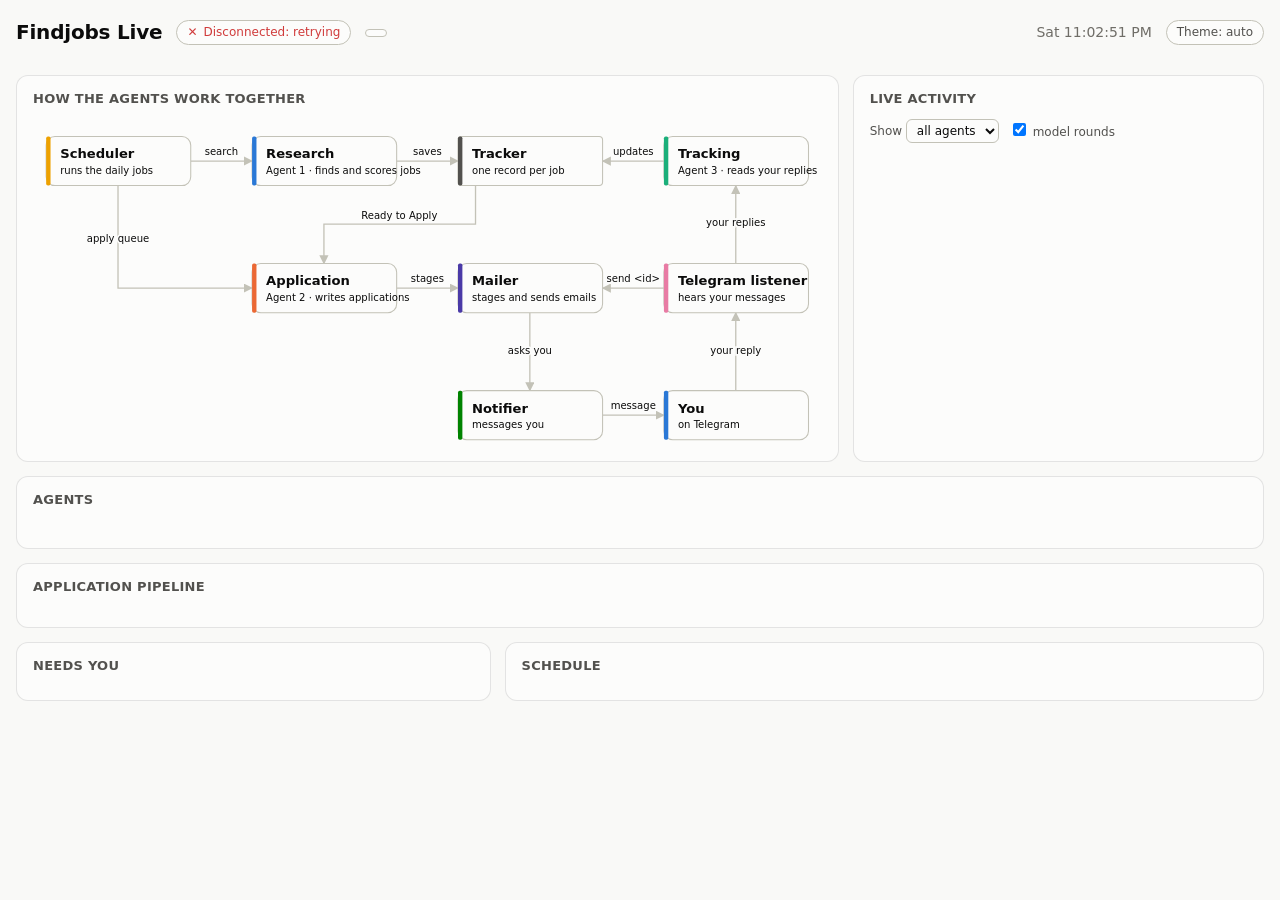
==== dashboard/index.html @ c1d04074 "Add live dashboard page Single self-contained page: KPI tiles, an animated diagram of how the schedu" ====
<!doctype html>
<html lang="en">
<head>
<meta charset="utf-8">
<meta name="viewport" content="width=device-width, initial-scale=1">
<title>Findjobs Live</title>
<style>
  :root {
    color-scheme: light;
    --page: #f9f9f7;
    --surface: #fcfcfb;
    --surface-2: #f3f2ee;
    --ink: #0b0b0b;
    --ink-2: #52514e;
    --ink-3: #6f6d67;
    --line: #e1e0d9;
    --line-strong: #c3c2b7;
    --ring: rgba(11, 11, 11, 0.10);
    --accent: #2a78d6;
    --accent-soft: rgba(42, 120, 214, 0.12);
    /* categorical slots, in the validated order: one per agent lane */
    --c-agent1: #2a78d6;
    --c-agent2: #eb6834;
    --c-agent3: #1baf7a;
    --c-scheduler: #eda100;
    --c-poller: #e87ba4;
    --c-notifier: #008300;
    --c-mailer: #4a3aa7;
    /* status: always paired with an icon and a word */
    --good: #006300;
    --warning: #9a6700;
    --critical: #d03b3b;
  }
  @media (prefers-color-scheme: dark) {
    :root:where(:not([data-theme="light"])) {
      color-scheme: dark;
      --page: #0d0d0d; --surface: #1a1a19; --surface-2: #232321; --ink: #ffffff; --ink-2: #c3c2b7;
      --ink-3: #a3a198; --line: #2c2c2a; --line-strong: #383835; --ring: rgba(255, 255, 255, 0.10);
      --accent: #3987e5; --accent-soft: rgba(57, 135, 229, 0.18);
      --c-agent1: #3987e5; --c-agent2: #d95926; --c-agent3: #199e70; --c-scheduler: #c98500;
      --c-poller: #d55181; --c-notifier: #008300; --c-mailer: #9085e9;
      --good: #0ca30c; --warning: #fab219; --critical: #e66767;
    }
  }
  :root[data-theme="dark"] {
    color-scheme: dark;
    --page: #0d0d0d; --surface: #1a1a19; --surface-2: #232321; --ink: #ffffff; --ink-2: #c3c2b7;
    --ink-3: #a3a198; --line: #2c2c2a; --line-strong: #383835; --ring: rgba(255, 255, 255, 0.10);
    --accent: #3987e5; --accent-soft: rgba(57, 135, 229, 0.18);
    --c-agent1: #3987e5; --c-agent2: #d95926; --c-agent3: #199e70; --c-scheduler: #c98500;
    --c-poller: #d55181; --c-notifier: #008300; --c-mailer: #9085e9;
    --good: #0ca30c; --warning: #fab219; --critical: #e66767;
  }

  [hidden] { display: none !important; }
  * { box-sizing: border-box; }
  html, body { margin: 0; }
  body {
    background: var(--page); color: var(--ink);
    font: 14px/1.45 system-ui, -apple-system, "Segoe UI", sans-serif;
    padding: 0 16px 48px;
  }
  .wrap { max-width: 1280px; margin: 0 auto; }

  header { display: flex; flex-wrap: wrap; align-items: center; gap: 10px 14px; padding: 18px 0 14px; }
  h1 { font-size: 20px; margin: 0; letter-spacing: -0.01em; }
  h2 { font-size: 13px; margin: 0 0 10px; color: var(--ink-2); font-weight: 600; letter-spacing: 0.02em; text-transform: uppercase; }
  .spacer { flex: 1; }
  .chip { display: inline-flex; align-items: center; gap: 6px; padding: 3px 10px; border-radius: 999px;
          border: 1px solid var(--line-strong); background: var(--surface); font-size: 12px; color: var(--ink-2); white-space: nowrap; }
  .chip.good { color: var(--good); } .chip.warning { color: var(--warning); } .chip.critical { color: var(--critical); }
  button.chip { cursor: pointer; font: inherit; font-size: 12px; }
  button.chip:hover { background: var(--surface-2); }
  button:focus-visible, select:focus-visible, input:focus-visible { outline: 2px solid var(--accent); outline-offset: 2px; }
  .banner { background: var(--accent-soft); border: 1px solid var(--accent); border-radius: 8px; padding: 8px 12px; margin-bottom: 12px; }

  .panel { min-width: 0; background: var(--surface); border: 1px solid var(--ring); border-radius: 12px; padding: 14px 16px; }
  .grid { display: grid; gap: 14px; }
  .kpis { grid-template-columns: repeat(auto-fit, minmax(150px, 1fr)); margin-bottom: 14px; }
  .kpi .label { color: var(--ink-2); font-size: 12px; }
  .kpi .value { font-size: 30px; font-weight: 650; letter-spacing: -0.02em; line-height: 1.15; }
  .kpi .note { color: var(--ink-3); font-size: 12px; min-height: 17px; }
  .kpi.attn { border-color: var(--accent); background: linear-gradient(var(--accent-soft), var(--accent-soft)), var(--surface); }
  .main { grid-template-columns: minmax(0, 2fr) minmax(0, 1fr); margin-bottom: 14px; }
  @media (max-width: 980px) { .main { grid-template-columns: minmax(0, 1fr); } }

  /* flow diagram */
  .flowwrap { overflow-x: auto; }
  #flow { width: 100%; min-width: 680px; height: auto; display: block; }
  #flow text { font-family: inherit; fill: var(--ink); }
  .node rect.box { fill: var(--surface); stroke: var(--line-strong); stroke-width: 1.2; }
  .node .name { font-size: 15px; font-weight: 650; }
  .node .sub { font-size: 11.5px; fill: var(--ink-3); }
  .node .stripe { stroke: none; }
  .node .halo { fill: none; stroke-width: 2.5; opacity: 0; }
  .node.working .box { stroke-width: 2; }
  .node.working .halo { animation: halo 1.4s ease-in-out infinite; }
  .node.error .box { stroke: var(--critical); stroke-width: 2; }
  .node.flash .box { stroke: var(--accent); stroke-width: 2; }
  .node.offline { opacity: 0.55; }
  .edge { fill: none; stroke: var(--line-strong); stroke-width: 1.5; }
  .edge.pulse { stroke: var(--accent); stroke-width: 2.4; stroke-dasharray: 6 6; animation: march 0.7s linear infinite; }
  .edge-label { font-size: 11.5px; fill: var(--ink-3); paint-order: stroke; stroke: var(--surface); stroke-width: 4px; }
  @keyframes halo { 0%, 100% { opacity: 0.15; } 50% { opacity: 0.9; } }
  @keyframes march { to { stroke-dashoffset: -12; } }

  /* activity feed */
  .feed-tools { display: flex; gap: 10px; align-items: center; margin-bottom: 8px; flex-wrap: wrap; font-size: 12px; color: var(--ink-2); }
  select { font: inherit; font-size: 12px; background: var(--surface); color: var(--ink); border: 1px solid var(--line-strong); border-radius: 6px; padding: 3px 6px; }
  #feed { list-style: none; margin: 0; padding: 0; max-height: 470px; overflow-y: auto; }
  #feed li { display: grid; grid-template-columns: 56px minmax(0, 1fr); gap: 8px; padding: 6px 2px; border-top: 1px solid var(--line); }
  #feed li:first-child { border-top: 0; }
  #feed li.fresh { animation: fresh 1.6s ease-out; }
  @keyframes fresh { from { background: var(--accent-soft); } to { background: transparent; } }
  .when { color: var(--ink-3); font-size: 12px; font-variant-numeric: tabular-nums; padding-top: 1px; }
  .who { display: inline-flex; align-items: center; gap: 6px; font-weight: 600; font-size: 12px; margin-right: 6px; }
  .sw { width: 9px; height: 9px; border-radius: 3px; flex: none; }
  .what { color: var(--ink-2); overflow-wrap: anywhere; }
  .what .glyph { display: inline-block; width: 1.2em; text-align: center; color: var(--ink-3); }
  .what.err { color: var(--critical); }
  .empty { color: var(--ink-3); padding: 8px 2px; }

  /* agent cards */
  .agents { grid-template-columns: repeat(auto-fill, minmax(230px, 1fr)); margin-bottom: 14px; }
  .agent { display: flex; flex-direction: column; gap: 4px; border-left-width: 4px; border-left-style: solid; }
  .agent .top { display: flex; align-items: center; justify-content: space-between; gap: 8px; }
  .agent .title { font-weight: 650; }
  .agent .role { color: var(--ink-3); font-size: 12px; }
  .agent .cur { color: var(--ink-2); font-size: 12.5px; min-height: 36px; overflow-wrap: anywhere; }
  .agent .foot { color: var(--ink-3); font-size: 12px; display: flex; justify-content: space-between; }
  .state { display: inline-flex; align-items: center; gap: 5px; font-size: 12px; font-weight: 600; color: var(--ink-2); }
  .state.error { color: var(--critical); } .state.on { color: var(--good); } .state.off { color: var(--warning); }
  .dot { width: 8px; height: 8px; border-radius: 50%; background: var(--ink-3); flex: none; }
  .state.working .dot { animation: halo 1.2s ease-in-out infinite; }

  /* pipeline board */
  .board { display: grid; grid-auto-flow: column; grid-auto-columns: minmax(190px, 1fr); gap: 10px; overflow-x: auto; padding-bottom: 6px; }
  .col { background: var(--surface-2); border-radius: 10px; padding: 8px; min-height: 90px; }
  .col.attn { outline: 2px solid var(--accent); }
  .col h3 { font-size: 12px; margin: 2px 4px 8px; display: flex; justify-content: space-between; color: var(--ink-2); font-weight: 650; }
  .col h3 b { color: var(--ink); font-variant-numeric: tabular-nums; }
  .card { background: var(--surface); border: 1px solid var(--ring); border-radius: 8px; padding: 7px 9px; margin-bottom: 6px; }
  .card.pop { animation: fresh 2.2s ease-out; }
  .card .co { font-weight: 650; font-size: 13px; overflow-wrap: anywhere; }
  .card .ro { color: var(--ink-2); font-size: 12px; overflow-wrap: anywhere; }
  .card .meta { display: flex; justify-content: space-between; gap: 6px; color: var(--ink-3); font-size: 11.5px; margin-top: 3px; }
  .more { color: var(--ink-3); font-size: 12px; padding: 2px 4px; }
  .tag { font-size: 11px; color: var(--warning); }

  .two { grid-template-columns: 1fr 1.6fr; }
  @media (max-width: 980px) { .two { grid-template-columns: minmax(0, 1fr); } }
  ul.need { list-style: none; margin: 0; padding: 0; }
  ul.need li { padding: 7px 0; border-top: 1px solid var(--line); }
  ul.need li:first-child { border-top: 0; }
  ul.need .id { font-variant-numeric: tabular-nums; color: var(--ink-3); font-size: 12px; }
  table { width: 100%; border-collapse: collapse; font-size: 13px; }
  th { text-align: left; font-weight: 600; color: var(--ink-2); font-size: 12px; padding: 4px 8px 6px 0; }
  td { padding: 6px 8px 6px 0; border-top: 1px solid var(--line); vertical-align: top; }
  td.num { font-variant-numeric: tabular-nums; white-space: nowrap; }
  .muted { color: var(--ink-3); }
  @media (prefers-reduced-motion: reduce) { * { animation: none !important; } }
</style>
</head>
<body>
<div class="wrap">
  <header>
    <h1>Findjobs Live</h1>
    <span class="chip" id="conn"><span aria-hidden="true">○</span> Connecting</span>
    <span class="chip" id="mode"></span>
    <span class="chip" id="paused" hidden><span aria-hidden="true">▲</span> Paused: search, apply and follow-ups are off</span>
    <span class="spacer"></span>
    <span class="muted" id="clock"></span>
    <button class="chip" id="theme" type="button" aria-label="Change colour theme">Theme: auto</button>
  </header>
  <div class="banner" id="demo" hidden>Demo data: the companies and events below are made up and replay in a loop. Your real tracker isn't shown.</div>

  <section class="grid kpis" id="kpis" aria-label="Summary"></section>

  <section class="grid main">
    <div class="panel">
      <h2>How the agents work together</h2>
      <div class="flowwrap"><svg id="flow" viewBox="0 0 900 375" role="img" aria-label="Diagram of how the scheduler, agents, tracker, mailer and Telegram connect"></svg></div>
    </div>
    <div class="panel">
      <h2>Live activity</h2>
      <div class="feed-tools">
        <label>Show <select id="feedAgent" aria-label="Filter activity by agent"></select></label>
        <label><input type="checkbox" id="feedLlm" checked> model rounds</label>
      </div>
      <ul id="feed" role="log" aria-live="off"></ul>
    </div>
  </section>

  <section class="panel" style="margin-bottom:14px">
    <h2>Agents</h2>
    <div class="grid agents" id="agents"></div>
  </section>

  <section class="panel" style="margin-bottom:14px">
    <h2>Application pipeline</h2>
    <div class="board" id="board"></div>
  </section>

  <section class="grid two">
    <div class="panel"><h2>Needs you</h2><ul class="need" id="needs"></ul></div>
    <div class="panel"><h2>Schedule</h2><div id="jobs"></div></div>
  </section>
</div>

<script>
"use strict";
const AGENT_COLORS = {
  agent1: "var(--c-agent1)", agent2: "var(--c-agent2)", agent3: "var(--c-agent3)",
  scheduler: "var(--c-scheduler)", poller: "var(--c-poller)", notifier: "var(--c-notifier)", mailer: "var(--c-mailer)",
};
const AGENT_ORDER = ["scheduler", "agent1", "agent2", "agent3", "poller", "notifier", "mailer"];
const STAGES = ["Discovered", "Awaiting Approval", "Ready to Apply", "Application Started", "Applied",
                "Recruiter Replied", "Assessment", "Interview Invited", "Interview Completed", "Offer"];
const CLOSED = ["Rejected", "Withdrawn", "Closed", "Skipped", "No Response"];
const NEEDS_ATTENTION = new Set(["Awaiting Approval"]);
const GLYPH = { run_start: "▶", run_end: "■", llm: "…", tool: "⚙", tool_result: "✓", error: "✕",
                job_start: "▶", job_end: "■", message_in: "←", message_out: "→", notification: "✉", email: "✉", info: "•" };
const SVG = "http://www.w3.org/2000/svg";

// ---------- tiny DOM helper: everything from the tracker is untrusted text, so never innerHTML
function el(tag, attrs, ...kids) {
  const node = document.createElement(tag);
  for (const [k, v] of Object.entries(attrs || {})) {
    if (v === false || v == null) continue;
    if (k === "class") node.className = v; else if (k === "style") node.style.cssText = v; else node.setAttribute(k, v === true ? "" : v);
  }
  for (const kid of kids.flat()) if (kid != null) node.append(kid.nodeType ? kid : document.createTextNode(String(kid)));
  return node;
}
function svg(tag, attrs, ...kids) {
  const node = document.createElementNS(SVG, tag);
  for (const [k, v] of Object.entries(attrs || {})) node.setAttribute(k, v);
  for (const kid of kids.flat()) if (kid != null) node.append(kid.nodeType ? kid : document.createTextNode(String(kid)));
  return node;
}
const $ = (id) => document.getElementById(id);

// ---------- time
let tz;
let clockOffsetMs = 0; // server time minus browser time
const now = () => Date.now() + clockOffsetMs;
function ago(iso) {
  if (!iso) return "never";
  const s = Math.max(0, Math.round((now() - Date.parse(iso)) / 1000));
  if (s < 4) return "just now";
  if (s < 60) return s + "s ago";
  if (s < 3600) return Math.floor(s / 60) + "m ago";
  if (s < 86400) return Math.floor(s / 3600) + "h ago";
  return Math.floor(s / 86400) + "d ago";
}
function until(iso) {
  if (!iso) return "-";
  const s = Math.round((Date.parse(iso) - now()) / 1000);
  if (s <= 30) return "due now";
  if (s < 3600) return "in " + Math.round(s / 60) + " min";
  if (s < 86400) return "in " + Math.floor(s / 3600) + "h " + Math.round((s % 3600) / 60) + "m";
  return "in " + Math.round(s / 86400) + " days";
}
function clockText(iso, opts) {
  try { return new Intl.DateTimeFormat([], { timeZone: tz || undefined, ...opts }).format(new Date(iso)); }
  catch (e) { return new Date(iso).toLocaleString(); }
}

// ---------- flow diagram
const NODE_W = 165, NODE_H = 56;
const NODES = {
  scheduler: { x: 15, y: 20, label: "Scheduler", sub: "runs the daily jobs" },
  agent1: { x: 250, y: 20, label: "Research", sub: "Agent 1 · finds and scores jobs" },
  tracker: { x: 485, y: 20, label: "Tracker", sub: "one record per job", store: true },
  agent3: { x: 720, y: 20, label: "Tracking", sub: "Agent 3 · reads your replies" },
  agent2: { x: 250, y: 165, label: "Application", sub: "Agent 2 · writes applications" },
  mailer: { x: 485, y: 165, label: "Mailer", sub: "stages and sends emails" },
  poller: { x: 720, y: 165, label: "Telegram listener", sub: "hears your messages" },
  notifier: { x: 485, y: 310, label: "Notifier", sub: "messages you" },
  you: { x: 720, y: 310, label: "You", sub: "on Telegram", you: true },
};
const EDGES = {
  e_sched_a1: { d: "M180 48 H250", label: "search", lx: 215, ly: 41 },
  e_a1_tracker: { d: "M415 48 H485", label: "saves", lx: 450, ly: 41 },
  e_a3_tracker: { d: "M720 48 H650", label: "updates", lx: 685, ly: 41 },
  e_sched_a2: { d: "M97 76 V193 H250", label: "apply queue", lx: 97, ly: 140 },
  e_tracker_a2: { d: "M505 76 V120 H332 V165", label: "Ready to Apply", lx: 418, ly: 114 },
  e_a2_mailer: { d: "M415 193 H485", label: "stages", lx: 450, ly: 186 },
  e_mailer_notifier: { d: "M567 221 V310", label: "asks you", lx: 567, ly: 268 },
  e_notifier_you: { d: "M650 338 H720", label: "message", lx: 685, ly: 331 },
  e_you_poller: { d: "M802 310 V221", label: "your reply", lx: 802, ly: 268 },
  e_poller_a3: { d: "M802 165 V76", label: "your replies", lx: 802, ly: 122 },
  e_poller_mailer: { d: "M720 193 H650", label: "send <id>", lx: 685, ly: 186 },
};
const nodeEls = {}, edgeEls = {};

function buildFlow() {
  const root = $("flow");
  root.append(svg("defs", {}, svg("marker", { id: "arrow", viewBox: "0 0 10 10", refX: "9", refY: "5", markerWidth: "7", markerHeight: "7", orient: "auto-start-reverse" },
    svg("path", { d: "M0 0 L10 5 L0 10 z", fill: "var(--line-strong)" }))));
  for (const [id, e] of Object.entries(EDGES)) {
    const path = svg("path", { d: e.d, class: "edge", "marker-end": "url(#arrow)" });
    edgeEls[id] = path; root.append(path);
  }
  for (const [id, e] of Object.entries(EDGES)) {
    root.append(svg("text", { x: e.lx, y: e.ly, "text-anchor": "middle", class: "edge-label" }, e.label));
  }
  for (const [id, n] of Object.entries(NODES)) {
    const color = AGENT_COLORS[id] || (n.store ? "var(--ink-2)" : "var(--accent)");
    const g = svg("g", { class: "node", transform: `translate(${n.x} ${n.y})` });
    g.append(svg("rect", { class: "halo", x: -4, y: -4, width: NODE_W + 8, height: NODE_H + 8, rx: 13, stroke: color }));
    g.append(svg("rect", { class: "box", width: NODE_W, height: NODE_H, rx: n.store ? 4 : 10 }));
    g.append(svg("rect", { class: "stripe", x: 0, y: 0, width: 5, height: NODE_H, rx: 2, fill: color }));
    g.append(svg("text", { x: 16, y: 25, class: "name" }, n.label));
    g.append(svg("text", { x: 16, y: 43, class: "sub" }, n.sub));
    if (n.store) g.append(svg("text", { x: NODE_W - 12, y: 25, "text-anchor": "end", class: "sub", id: "trackerCount" }, ""));
    nodeEls[id] = g; root.append(g);
  }
}
const timers = new Map();
function pulse(elm, cls, ms) {
  if (!elm) return;
  elm.classList.add(cls);
  clearTimeout(timers.get(elm));
  timers.set(elm, setTimeout(() => elm.classList.remove(cls), ms));
}
function pulseEdges(...ids) { for (const id of ids) pulse(edgeEls[id], "pulse", 2600); }

function reactToEvent(ev) {
  const s = ev.summary || "", tool = ev.data && ev.data.tool, job = ev.data && ev.data.job;
  const isTracker = tool && tool.startsWith("tracker_");
  if (isTracker) pulse(nodeEls.tracker, "flash", 1600);
  switch (ev.agent) {
    case "scheduler":
      if (ev.type === "job_start") {
        if (job === "daily_search") pulseEdges("e_sched_a1");
        else pulseEdges("e_sched_a2");
      }
      break;
    case "agent1": if (isTracker && ev.type === "tool") pulseEdges("e_a1_tracker"); break;
    case "agent3": if (isTracker && ev.type === "tool") pulseEdges("e_a3_tracker"); break;
    case "agent2":
      if (ev.type === "run_start") pulseEdges("e_tracker_a2");
      if (tool && tool.startsWith("email_")) pulseEdges("e_a2_mailer");
      break;
    case "mailer": if (ev.type === "email" && s.startsWith("Staged")) pulseEdges("e_mailer_notifier"); break;
    case "notifier": if (ev.type === "notification") { pulseEdges("e_notifier_you"); pulse(nodeEls.you, "flash", 2000); } break;
    case "poller":
      if (ev.type === "message_in") {
        pulse(nodeEls.you, "flash", 2000); pulseEdges("e_you_poller");
        pulseEdges(s.includes("send") ? "e_poller_mailer" : "e_poller_a3");
      }
      break;
  }
}

// ---------- rendering
let latest = null;

function renderHeader(st) {
  tz = st.config.TIMEZONE || tz;
  $("mode").textContent = "Mode: " + (st.config.MODE || "-");
  $("paused").hidden = !st.config.PAUSED;
  $("demo").hidden = !st.demo;
}
function setConn(ok) {
  const c = $("conn");
  c.className = "chip " + (ok ? "good" : "critical");
  c.replaceChildren(el("span", { "aria-hidden": "true" }, ok ? "✓" : "✕"), ok ? " Live" : " Disconnected: retrying");
}
function kpi(label, value, note, attn) {
  return el("div", { class: "panel kpi" + (attn ? " attn" : "") }, el("div", { class: "label" }, label), el("div", { class: "value" }, value), el("div", { class: "note" }, note || ""));
}
function renderKpis(st) {
  const c = st.counts, total = st.records.length;
  const active = STAGES.filter((s) => !["Discovered"].includes(s)).reduce((n, s) => n + (c[s] || 0), 0);
  const interviews = (c["Interview Invited"] || 0) + (c["Interview Completed"] || 0);
  $("kpis").replaceChildren(
    kpi("Needs you", st.needs_you.length, st.needs_you.length ? "approvals, sends or questions" : "nothing waiting", st.needs_you.length > 0),
    kpi("Tracked jobs", total, `${c["Discovered"] || 0} new, ${c["Skipped"] || 0} skipped`),
    kpi("Applied", c["Applied"] || 0, `${c["Application Started"] || 0} in progress`),
    kpi("Replies", (c["Recruiter Replied"] || 0) + (c["Assessment"] || 0), "recruiter replies and assessments"),
    kpi("Interviews", interviews, c["Offer"] ? `${c["Offer"]} offer${c["Offer"] > 1 ? "s" : ""}` : "no offers yet"),
  );
}
function stateChip(a) {
  if (a.online === false) return el("span", { class: "state off" }, el("span", { "aria-hidden": "true" }, "▲"), "Offline");
  if (a.status === "working") return el("span", { class: "state working" }, el("span", { class: "dot", style: `background:${AGENT_COLORS[a.name]}` }), "Working");
  if (a.status === "error") return el("span", { class: "state error" }, el("span", { "aria-hidden": "true" }, "✕"), "Error");
  if (a.online === true) return el("span", { class: "state on" }, el("span", { "aria-hidden": "true" }, "✓"), "Online");
  return el("span", { class: "state" }, el("span", { class: "dot" }), "Idle");
}
function renderAgents(st) {
  const cards = AGENT_ORDER.map((name) => {
    const a = st.agents[name];
    return el("div", { class: "panel agent", style: `border-left-color:${AGENT_COLORS[name]}` },
      el("div", { class: "top" }, el("span", { class: "title" }, a.label), stateChip(a)),
      el("div", { class: "role" }, a.role),
      el("div", { class: "cur" }, a.current ? a.current : "No activity yet"),
      el("div", { class: "foot" }, el("span", {}, a.last_ts ? "Active " + ago(a.last_ts) : "Not seen yet"), el("span", {}, `${a.runs_24h} run${a.runs_24h === 1 ? "" : "s"} today`)));
  });
  $("agents").replaceChildren(...cards);
  for (const name of AGENT_ORDER) {
    const n = nodeEls[name], a = st.agents[name];
    if (!n) continue;
    n.classList.toggle("working", a.status === "working");
    n.classList.toggle("error", a.status === "error");
    n.classList.toggle("offline", a.online === false);
  }
  $("trackerCount").textContent = st.records.length + " jobs";
}
let seenCards = new Set(), firstBoard = true;
function renderBoard(st) {
  const byStatus = {};
  for (const r of st.records) (byStatus[r.status] = byStatus[r.status] || []).push(r);
  const closed = st.records.filter((r) => CLOSED.includes(r.status));
  const cols = STAGES.map((s) => [s, byStatus[s] || []]);
  cols.push(["Closed out", closed]);
  const nowSeen = new Set();
  $("board").replaceChildren(...cols.map(([name, rows]) =>
    el("div", { class: "col" + (NEEDS_ATTENTION.has(name) && rows.length ? " attn" : "") },
      el("h3", {}, el("span", {}, name), el("b", {}, rows.length)),
      rows.slice(0, 6).map((r) => {
        const key = r.application_id + "|" + r.status; nowSeen.add(key);
        const flags = (r.flags || []).filter((f) => f.startsWith("needs_"));
        return el("div", { class: "card" + (!firstBoard && !seenCards.has(key) ? " pop" : ""), title: r.next_action || "" },
          el("div", { class: "co" }, r.company || "(unknown company)"),
          el("div", { class: "ro" }, r.role || ""),
          el("div", { class: "meta" }, el("span", {}, r.application_id + (name === "Closed out" ? " · " + r.status : "")),
            el("span", {}, r.match_score != null ? "score " + r.match_score : "")),
          flags.length ? el("div", { class: "tag" }, "▲ " + flags.map((f) => f.replace("needs_user_", "needs your ")).join(", ")) : null);
      }),
      rows.length > 6 ? el("div", { class: "more" }, "+" + (rows.length - 6) + " more") : null,
      rows.length === 0 ? el("div", { class: "more" }, "-") : null)));
  seenCards = nowSeen; firstBoard = false;
}
function renderNeeds(st) {
  const list = $("needs");
  if (!st.needs_you.length) { list.replaceChildren(el("li", { class: "empty" }, "Nothing is waiting for you.")); return; }
  list.replaceChildren(...st.needs_you.map((n) => el("li", {},
    el("div", {}, n.what), el("div", { class: "id" }, [n.application_id, n.company].filter(Boolean).join(" · ")))));
}
function renderJobs(st) {
  const head = el("tr", {}, ...["Job", "Next run", "Last run", "Result"].map((h) => el("th", {}, h)));
  const rows = st.jobs.map((j) => el("tr", {},
    el("td", {}, j.label, j.paused_skips && st.config.PAUSED ? el("span", { class: "tag" }, "  ▲ skipped while paused") : null),
    el("td", { class: "num", title: j.next_run ? clockText(j.next_run, { dateStyle: "medium", timeStyle: "short" }) : "" },
      j.next_run ? clockText(j.next_run, { weekday: "short", hour: "2-digit", minute: "2-digit" }) + " · " + until(j.next_run) : "-"),
    el("td", { class: "num muted" }, ago(j.last_run)),
    el("td", { class: j.last_error ? "" : "muted", style: j.last_error ? "color:var(--critical)" : "" }, j.last_error ? "✕ " + j.last_error : (j.last_result || "-"))));
  $("jobs").replaceChildren(el("table", {}, el("thead", {}, head), el("tbody", {}, rows)));
}
function renderAll(st) {
  renderHeader(st); renderKpis(st); renderAgents(st); renderBoard(st); renderNeeds(st); renderJobs(st);
}

// ---------- activity feed
const feedEvents = [];
let lastId = 0, feedLoaded = false;
function passesFilter(ev) {
  const agent = $("feedAgent").value;
  if (agent && ev.agent !== agent) return false;
  if (!$("feedLlm").checked && ev.type === "llm") return false;
  return true;
}
function feedItem(ev, fresh) {
  const label = latest && latest.agents[ev.agent] ? latest.agents[ev.agent].label : ev.agent;
  return el("li", { class: fresh ? "fresh" : "" },
    el("span", { class: "when", "data-ts": ev.ts }, ago(ev.ts)),
    el("div", {},
      el("span", { class: "who" }, el("span", { class: "sw", style: `background:${AGENT_COLORS[ev.agent] || "var(--ink-3)"}` }), label),
      el("span", { class: "what" + (ev.type === "error" ? " err" : "") }, el("span", { class: "glyph", "aria-hidden": "true" }, GLYPH[ev.type] || "•"), ev.summary,
        ev.application_id ? el("span", { class: "muted" }, "  " + ev.application_id) : null)));
}
function renderFeed(freshFrom) {
  const items = feedEvents.filter(passesFilter).slice(-150).reverse();
  const list = $("feed");
  if (!items.length) { list.replaceChildren(el("li", { class: "empty" }, "No activity yet. It appears here the moment an agent or job starts.")); return; }
  list.replaceChildren(...items.map((ev) => feedItem(ev, freshFrom != null && ev.id > freshFrom)));
}
function ingest(events) {
  if (!events.length) return;
  const prev = lastId;
  for (const ev of events) { feedEvents.push(ev); lastId = Math.max(lastId, ev.id); }
  if (feedEvents.length > 600) feedEvents.splice(0, feedEvents.length - 600);
  if (feedLoaded) events.forEach(reactToEvent);
  renderFeed(feedLoaded ? prev : null);
  if (!feedLoaded) feedLoaded = true;
}

// ---------- polling
async function getJSON(url) {
  const r = await fetch(url, { cache: "no-store" });
  if (!r.ok) throw new Error(r.status);
  return r.json();
}
async function pollState() {
  try {
    const st = await getJSON("/api/state");
    clockOffsetMs = Date.parse(st.server_time) - Date.now();
    latest = st; renderAll(st); setConn(true);
  } catch (e) { setConn(false); }
  setTimeout(pollState, 2000);
}
async function pollEvents() {
  try {
    const data = await getJSON("/api/events?after=" + lastId);
    ingest(data.events); if (!feedLoaded) { feedLoaded = true; renderFeed(null); }
  } catch (e) { /* the state poll shows the disconnected chip */ }
  setTimeout(pollEvents, 1200);
}

// ---------- controls
function setupControls() {
  const sel = $("feedAgent");
  sel.append(el("option", { value: "" }, "all agents"));
  for (const name of AGENT_ORDER) sel.append(el("option", { value: name }, name));
  sel.addEventListener("change", () => renderFeed(null));
  $("feedLlm").addEventListener("change", () => renderFeed(null));

  const modes = ["auto", "light", "dark"];
  let mode = "auto";
  try { mode = localStorage.getItem("findjobs-theme") || "auto"; } catch (e) {}
  const fromLink = new URLSearchParams(location.search).get("theme"); // e.g. /?theme=light
  if (modes.includes(fromLink)) mode = fromLink;
  const apply = () => {
    if (mode === "auto") document.documentElement.removeAttribute("data-theme"); else document.documentElement.setAttribute("data-theme", mode);
    $("theme").textContent = "Theme: " + mode;
  };
  $("theme").addEventListener("click", () => {
    mode = modes[(modes.indexOf(mode) + 1) % modes.length];
    try { localStorage.setItem("findjobs-theme", mode); } catch (e) {}
    apply();
  });
  apply();
}
function tick() {
  $("clock").textContent = clockText(new Date(now()).toISOString(), { weekday: "short", hour: "2-digit", minute: "2-digit", second: "2-digit" }) + (tz ? " · " + tz : "");
  for (const w of document.querySelectorAll(".when[data-ts]")) w.textContent = ago(w.dataset.ts);
}

buildFlow(); setupControls(); tick(); setInterval(tick, 1000);
pollState(); pollEvents();
</script>
</body>
</html>
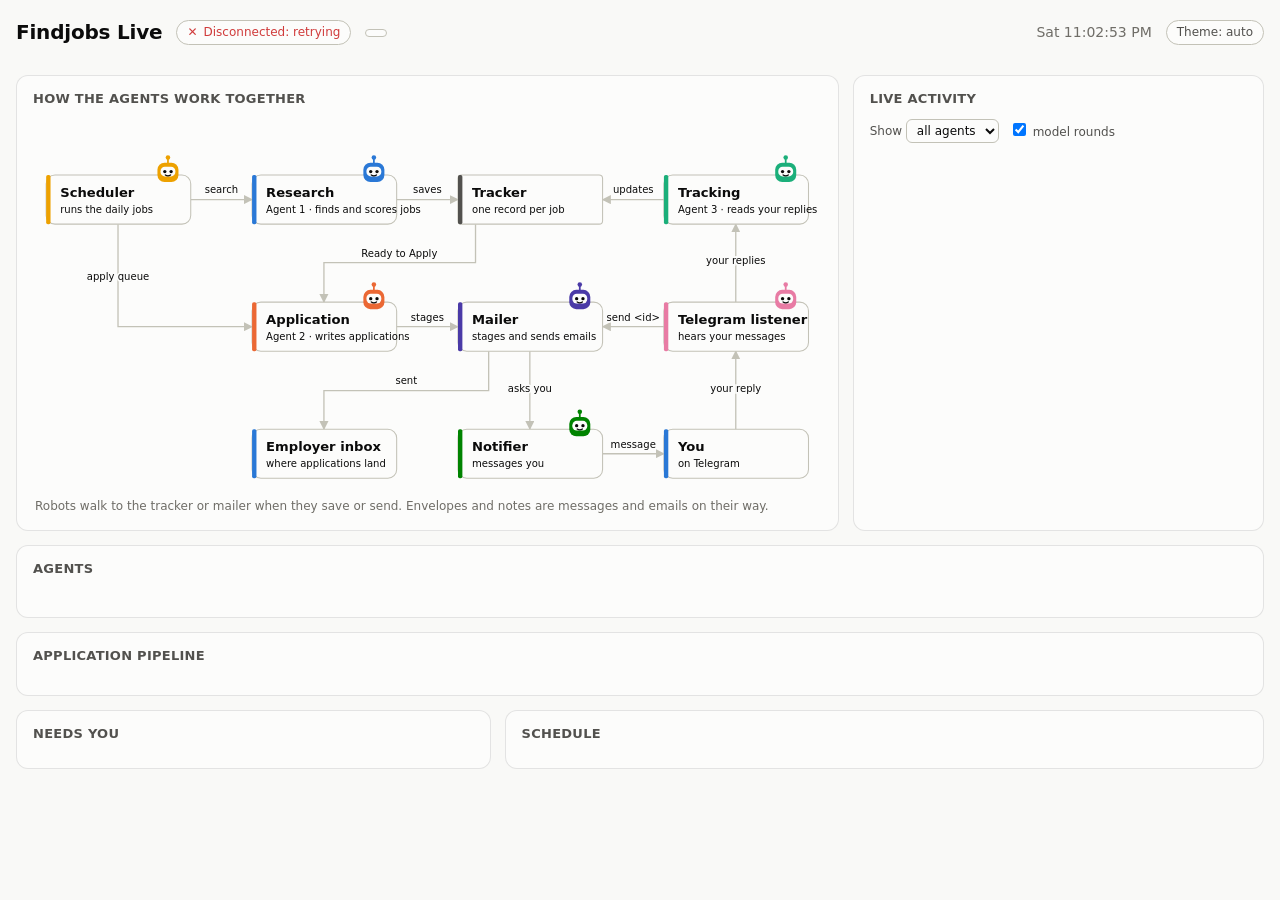
==== commit 4673305d: "Animate the agents in the dashboard diagram Each agent is a small robot that idles, types while work" ====
--- a/dashboard/index.html
+++ b/dashboard/index.html
@@ -104,6 +104,40 @@
   @keyframes halo { 0%, 100% { opacity: 0.15; } 50% { opacity: 0.9; } }
   @keyframes march { to { stroke-dashoffset: -12; } }
 
+  /* robots, packets, bubbles */
+  .av { pointer-events: none; }
+  .av-body { transform-box: fill-box; transform-origin: 50% 100%; }
+  .av-eye { fill: var(--ink); transform-box: fill-box; transform-origin: center; animation: blink 5s infinite; }
+  .av-mouth { stroke: var(--ink); stroke-width: 1.4; stroke-linecap: round; }
+  .av-dots circle { fill: var(--ink-2); opacity: 0; }
+  .av-badge { font-size: 11px; font-weight: 700; fill: var(--critical); paint-order: stroke; stroke: var(--surface); stroke-width: 3px; }
+  .av.idle .av-body { animation: breathe 3.6s ease-in-out infinite; }
+  .av.working .av-body { animation: bob 0.5s ease-in-out infinite; }
+  .av.working .av-tip { animation: halo 0.8s ease-in-out infinite; }
+  .av.working .av-dots circle { animation: typing 1s infinite; }
+  .av.working .av-dots circle:nth-child(2) { animation-delay: 0.2s; }
+  .av.working .av-dots circle:nth-child(3) { animation-delay: 0.4s; }
+  .av.walking .av-body { animation: waddle 0.3s ease-in-out infinite; }
+  .av.hop .av-body { animation: hop 0.32s ease-in-out infinite; }
+  .av.error .av-body { animation: shake 0.35s linear infinite; }
+  .av.offline { opacity: 0.4; filter: grayscale(1); }
+  .bubble { opacity: 0; transition: opacity 0.25s; pointer-events: none; }
+  .bubble.show { opacity: 1; }
+  .bubble rect { fill: var(--surface); stroke-width: 1.5; }
+  .bubble text { font-size: 11.5px; fill: var(--ink); }
+  .packet circle { filter: drop-shadow(0 1px 2px rgba(0, 0, 0, 0.25)); }
+  .packet-glyph { font-size: 11px; font-weight: 700; fill: var(--ink); }
+  .floaty { font-size: 12.5px; font-weight: 700; paint-order: stroke; stroke: var(--surface); stroke-width: 3.5px; animation: floatup 2.4s ease-out forwards; }
+  .caption { color: var(--ink-3); font-size: 12px; margin: 8px 2px 0; }
+  @keyframes breathe { 0%, 100% { transform: scale(1, 1); } 50% { transform: scale(1.03, 1.05); } }
+  @keyframes bob { 0%, 100% { transform: translateY(0); } 50% { transform: translateY(-2.5px); } }
+  @keyframes waddle { 0%, 100% { transform: rotate(-7deg); } 50% { transform: rotate(7deg); } }
+  @keyframes hop { 0%, 100% { transform: translateY(0); } 50% { transform: translateY(-5px); } }
+  @keyframes shake { 0%, 100% { transform: translateX(0); } 25% { transform: translateX(-2px); } 75% { transform: translateX(2px); } }
+  @keyframes typing { 0%, 100% { opacity: 0.15; } 50% { opacity: 1; } }
+  @keyframes blink { 0%, 94%, 100% { transform: scaleY(1); } 97% { transform: scaleY(0.1); } }
+  @keyframes floatup { from { transform: translateY(0); opacity: 1; } to { transform: translateY(-28px); opacity: 0; } }
+
   /* activity feed */
   .feed-tools { display: flex; gap: 10px; align-items: center; margin-bottom: 8px; flex-wrap: wrap; font-size: 12px; color: var(--ink-2); }
   select { font: inherit; font-size: 12px; background: var(--surface); color: var(--ink); border: 1px solid var(--line-strong); border-radius: 6px; padding: 3px 6px; }
@@ -179,7 +213,8 @@
   <section class="grid main">
     <div class="panel">
       <h2>How the agents work together</h2>
-      <div class="flowwrap"><svg id="flow" viewBox="0 0 900 375" role="img" aria-label="Diagram of how the scheduler, agents, tracker, mailer and Telegram connect"></svg></div>
+      <div class="flowwrap"><svg id="flow" viewBox="0 -44 900 424" role="img" aria-label="Diagram of how the scheduler, agents, tracker, mailer and Telegram connect"></svg></div>
+      <p class="caption">Robots walk to the tracker or mailer when they save or send. Envelopes and notes are messages and emails on their way.</p>
     </div>
     <div class="panel">
       <h2>Live activity</h2>
@@ -266,7 +301,7 @@
   catch (e) { return new Date(iso).toLocaleString(); }
 }
 
-// ---------- flow diagram
+// ---------- flow diagram + animation
 const NODE_W = 165, NODE_H = 56;
 const NODES = {
   scheduler: { x: 15, y: 20, label: "Scheduler", sub: "runs the daily jobs" },
@@ -276,6 +311,7 @@
   agent2: { x: 250, y: 165, label: "Application", sub: "Agent 2 · writes applications" },
   mailer: { x: 485, y: 165, label: "Mailer", sub: "stages and sends emails" },
   poller: { x: 720, y: 165, label: "Telegram listener", sub: "hears your messages" },
+  employer: { x: 250, y: 310, label: "Employer inbox", sub: "where applications land", place: true },
   notifier: { x: 485, y: 310, label: "Notifier", sub: "messages you" },
   you: { x: 720, y: 310, label: "You", sub: "on Telegram", you: true },
 };
@@ -287,12 +323,17 @@
   e_tracker_a2: { d: "M505 76 V120 H332 V165", label: "Ready to Apply", lx: 418, ly: 114 },
   e_a2_mailer: { d: "M415 193 H485", label: "stages", lx: 450, ly: 186 },
   e_mailer_notifier: { d: "M567 221 V310", label: "asks you", lx: 567, ly: 268 },
+  e_mailer_employer: { d: "M520 221 V266 H332 V310", label: "sent", lx: 426, ly: 259 },
   e_notifier_you: { d: "M650 338 H720", label: "message", lx: 685, ly: 331 },
   e_you_poller: { d: "M802 310 V221", label: "your reply", lx: 802, ly: 268 },
   e_poller_a3: { d: "M802 165 V76", label: "your replies", lx: 802, ly: 122 },
   e_poller_mailer: { d: "M720 193 H650", label: "send <id>", lx: 685, ly: 186 },
 };
-const nodeEls = {}, edgeEls = {};
+const AGENT_NODES = ["scheduler", "agent1", "agent2", "agent3", "poller", "notifier", "mailer"];
+const nodeEls = {}, edgeEls = {}, avatars = {};
+const layer = {};
+const REDUCED = !!(window.matchMedia && matchMedia("(prefers-reduced-motion: reduce)").matches);
+const WALK_SPEED = 150, PACKET_SPEED = 240; // pixels per second in diagram units
 
 function buildFlow() {
   const root = $("flow");
@@ -302,7 +343,7 @@
     const path = svg("path", { d: e.d, class: "edge", "marker-end": "url(#arrow)" });
     edgeEls[id] = path; root.append(path);
   }
-  for (const [id, e] of Object.entries(EDGES)) {
+  for (const e of Object.values(EDGES)) {
     root.append(svg("text", { x: e.lx, y: e.ly, "text-anchor": "middle", class: "edge-label" }, e.label));
   }
   for (const [id, n] of Object.entries(NODES)) {
@@ -316,6 +357,107 @@
     if (n.store) g.append(svg("text", { x: NODE_W - 12, y: 25, "text-anchor": "end", class: "sub", id: "trackerCount" }, ""));
     nodeEls[id] = g; root.append(g);
   }
+  layer.sprites = svg("g", {});
+  for (const id of AGENT_NODES) buildAvatar(id, root);
+  root.append(layer.sprites);
+}
+
+function buildAvatar(id, root) {
+  const n = NODES[id], color = AGENT_COLORS[id];
+  const home = { x: n.x + NODE_W - 26, y: n.y - 2 };
+  const g = svg("g", { class: "av idle", transform: `translate(${home.x} ${home.y})` });
+  const body = svg("g", { class: "av-body" },
+    svg("line", { x1: 0, y1: -12, x2: 0, y2: -17, stroke: color, "stroke-width": 2, "stroke-linecap": "round" }),
+    svg("circle", { class: "av-tip", cx: 0, cy: -18, r: 2.6, fill: color }),
+    svg("rect", { x: -12, y: -12, width: 24, height: 22, rx: 8, fill: color }),
+    svg("rect", { x: -8.5, y: -7.5, width: 17, height: 11, rx: 5, fill: "var(--surface)" }),
+    svg("circle", { class: "av-eye", cx: -3.6, cy: -2, r: 1.9 }),
+    svg("circle", { class: "av-eye", cx: 3.6, cy: -2, r: 1.9 }),
+    svg("path", { class: "av-mouth", d: "M-3 1.8 Q0 3.8 3 1.8", fill: "none" }));
+  const dots = svg("g", { class: "av-dots" },
+    svg("circle", { cx: -6, cy: -27, r: 1.9 }), svg("circle", { cx: 0, cy: -27, r: 1.9 }), svg("circle", { cx: 6, cy: -27, r: 1.9 }));
+  const badge = svg("text", { class: "av-badge", x: 15, y: -8, "text-anchor": "middle" }, "");
+  g.append(body, dots, badge);
+  root.append(g);
+
+  const bubble = svg("g", { class: "bubble", transform: `translate(${home.x} ${home.y - 32})` });
+  const rect = svg("rect", { x: -60, y: -10, width: 60, height: 20, rx: 10, stroke: color });
+  const text = svg("text", { x: -30, y: 4, "text-anchor": "middle" }, "");
+  bubble.append(rect, text);
+  root.append(bubble);
+  avatars[id] = { g, home, badge, bubble, rect, text, queue: [], busy: false, bubbleTimer: null };
+}
+
+// --- motion helpers
+function samplePath(pathEl, step, reverse) {
+  const total = pathEl.getTotalLength(), pts = [];
+  for (let d = 0; d < total; d += step) { const p = pathEl.getPointAtLength(d); pts.push({ x: p.x, y: p.y }); }
+  const end = pathEl.getPointAtLength(total); pts.push({ x: end.x, y: end.y });
+  return reverse ? pts.reverse() : pts;
+}
+function animateAlong(group, pts, speed, done) {
+  const seg = [0];
+  for (let i = 1; i < pts.length; i++) seg.push(seg[i - 1] + Math.hypot(pts[i].x - pts[i - 1].x, pts[i].y - pts[i - 1].y));
+  const total = seg[seg.length - 1] || 1, dur = (total / speed) * 1000, t0 = performance.now();
+  (function frame(t) {
+    const k = Math.min(1, (t - t0) / dur), dist = k * total;
+    let i = 1; while (i < seg.length - 1 && seg[i] < dist) i++;
+    const span = seg[i] - seg[i - 1] || 1, f = (dist - seg[i - 1]) / span;
+    const x = pts[i - 1].x + (pts[i].x - pts[i - 1].x) * f, y = pts[i - 1].y + (pts[i].y - pts[i - 1].y) * f;
+    group.setAttribute("transform", `translate(${x.toFixed(1)} ${y.toFixed(1)})`);
+    if (k < 1) requestAnimationFrame(frame); else if (done) done();
+  })(t0);
+}
+function packet(edgeId, glyph, opts) {
+  const { reverse = false, color = "var(--accent)", delay = 0 } = opts || {};
+  if (REDUCED) return;
+  setTimeout(() => {
+    if (layer.sprites.childElementCount > 14) return;
+    const g = svg("g", { class: "packet" }, svg("circle", { r: 9, fill: "var(--surface)", stroke: color, "stroke-width": 2 }),
+      svg("text", { class: "packet-glyph", "text-anchor": "middle", y: 4 }, glyph));
+    layer.sprites.append(g);
+    animateAlong(g, samplePath(edgeEls[edgeId], 6, reverse), PACKET_SPEED, () => g.remove());
+  }, delay);
+}
+// a robot walks along an edge to the station at its end, works there for a moment, then walks back
+function trip(id, edgeId, opts) {
+  const a = avatars[id]; if (!a || REDUCED) return;
+  a.queue.push({ edgeId, reverse: !!(opts && opts.reverse), hold: (opts && opts.hold) || 900 });
+  if (a.queue.length > 3) a.queue.shift();
+  if (!a.busy) nextTrip(id);
+}
+function nextTrip(id) {
+  const a = avatars[id], job = a.queue.shift();
+  if (!job) { a.busy = false; return; }
+  a.busy = true;
+  const road = [a.home, ...samplePath(edgeEls[job.edgeId], 6, job.reverse)];
+  a.g.classList.add("walking");
+  animateAlong(a.g, road, WALK_SPEED, () => {
+    a.g.classList.replace("walking", "hop");
+    setTimeout(() => {
+      a.g.classList.replace("hop", "walking");
+      animateAlong(a.g, road.slice().reverse(), WALK_SPEED, () => {
+        a.g.setAttribute("transform", `translate(${a.home.x} ${a.home.y})`);
+        a.g.classList.remove("walking");
+        nextTrip(id);
+      });
+    }, job.hold);
+  });
+}
+function say(id, text, ms) {
+  const a = avatars[id]; if (!a) return;
+  const t = text.length > 34 ? text.slice(0, 33) + "…" : text;
+  const w = Math.max(44, t.length * 6.4 + 18);
+  a.text.textContent = t;
+  a.rect.setAttribute("width", w); a.rect.setAttribute("x", -w + 10);
+  a.text.setAttribute("x", -w / 2 + 10);
+  a.bubble.classList.add("show");
+  clearTimeout(a.bubbleTimer);
+  a.bubbleTimer = setTimeout(() => a.bubble.classList.remove("show"), ms || 4200);
+}
+function floatText(x, y, text, color) {
+  const t = svg("text", { x, y, class: "floaty", "text-anchor": "middle", fill: color || "var(--ink)" }, text);
+  layer.sprites.append(t); setTimeout(() => t.remove(), 2500);
 }
 const timers = new Map();
 function pulse(elm, cls, ms) {
@@ -325,34 +467,80 @@
   timers.set(elm, setTimeout(() => elm.classList.remove(cls), ms));
 }
 function pulseEdges(...ids) { for (const id of ids) pulse(edgeEls[id], "pulse", 2600); }
+const center = (id) => ({ x: NODES[id].x + NODE_W / 2, y: NODES[id].y - 6 });
+
+// --- what each kind of event looks like
+const TOOL_SAY = { web_search: "searching the web", fetch_page: "reading a job page", tracker_search: "checking the tracker",
+  tracker_get: "opening a record", tracker_upsert: "saving to the tracker", get_resume: "picking a resume",
+  email_send: "writing the email", email_draft: "drafting an email" };
+const JOB_SAY = { daily_search: "starting the search", apply_queue: "checking the queue", follow_up_check: "looking for follow-ups",
+  no_response: "closing old ones", daily_summary: "writing the summary", weekly_summary: "writing the summary" };
 
 function reactToEvent(ev) {
-  const s = ev.summary || "", tool = ev.data && ev.data.tool, job = ev.data && ev.data.job;
-  const isTracker = tool && tool.startsWith("tracker_");
-  if (isTracker) pulse(nodeEls.tracker, "flash", 1600);
-  switch (ev.agent) {
+  const id = ev.agent, data = ev.data || {}, tool = data.tool, s = ev.summary || "";
+  if (ev.type === "llm") { say(id, "thinking…"); return; }
+  if (ev.type === "run_start") { say(id, "on it…"); return; }
+  if (ev.type === "run_end") { say(id, data.ok === false ? "that failed ✕" : "done ✓", 3200); return; }
+  if (ev.type === "error") { say(id, "problem: " + s.replace(/^[^:]*:\s*/, ""), 6000); return; }
+
+  if (ev.type === "tool") {
+    say(id, TOOL_SAY[tool] || tool || "working");
+    const isTracker = tool && tool.startsWith("tracker_");
+    if (isTracker) pulse(nodeEls.tracker, "flash", 1600);
+    if (tool === "tracker_upsert") {
+      if (id === "agent1") trip("agent1", "e_a1_tracker");
+      if (id === "agent3") trip("agent3", "e_a3_tracker");
+      if (id === "agent2") trip("agent2", "e_tracker_a2", { reverse: true });
+    }
+    if (id === "agent2" && tool && tool.startsWith("email_")) { trip("agent2", "e_a2_mailer", { hold: 700 }); packet("e_a2_mailer", "✉", { color: "var(--c-agent2)", delay: 500 }); }
+    return;
+  }
+  if (ev.type === "tool_result") {
+    const m = /saved (APP-\d+) \(([^)]+)\)/.exec(s);
+    if (m) { const c = center("tracker"); floatText(c.x, c.y, `${m[1]} · ${m[2]}`, "var(--ink)"); pulse(nodeEls.tracker, "flash", 1600); }
+    return;
+  }
+
+  switch (id) {
     case "scheduler":
       if (ev.type === "job_start") {
-        if (job === "daily_search") pulseEdges("e_sched_a1");
-        else pulseEdges("e_sched_a2");
+        const job = data.job;
+        say("scheduler", JOB_SAY[job] || "starting a job");
+        packet(job === "daily_search" ? "e_sched_a1" : "e_sched_a2", "▶", { color: "var(--c-scheduler)" });
+        pulseEdges(job === "daily_search" ? "e_sched_a1" : "e_sched_a2");
       }
       break;
-    case "agent1": if (isTracker && ev.type === "tool") pulseEdges("e_a1_tracker"); break;
-    case "agent3": if (isTracker && ev.type === "tool") pulseEdges("e_a3_tracker"); break;
-    case "agent2":
-      if (ev.type === "run_start") pulseEdges("e_tracker_a2");
-      if (tool && tool.startsWith("email_")) pulseEdges("e_a2_mailer");
+    case "mailer":
+      if (ev.type === "email" && s.startsWith("Staged")) {
+        say("mailer", "email ready for you"); packet("e_mailer_notifier", "✉", { color: "var(--c-mailer)" }); pulseEdges("e_mailer_notifier");
+      } else if (ev.type === "email") {
+        say("mailer", "sent ✉"); packet("e_mailer_employer", "✉", { color: "var(--c-mailer)" }); pulseEdges("e_mailer_employer");
+        const c = center("employer");
+        setTimeout(() => { floatText(c.x, c.y + 6, "✉ delivered", "var(--good)"); pulse(nodeEls.employer, "flash", 2200); }, 1500);
+      }
       break;
-    case "mailer": if (ev.type === "email" && s.startsWith("Staged")) pulseEdges("e_mailer_notifier"); break;
-    case "notifier": if (ev.type === "notification") { pulseEdges("e_notifier_you"); pulse(nodeEls.you, "flash", 2000); } break;
+    case "notifier":
+      if (ev.type === "notification") {
+        say("notifier", "messaging you"); packet("e_notifier_you", "✉", { color: "var(--c-notifier)" });
+        pulseEdges("e_notifier_you"); pulse(nodeEls.you, "flash", 2200);
+      }
+      break;
     case "poller":
       if (ev.type === "message_in") {
-        pulse(nodeEls.you, "flash", 2000); pulseEdges("e_you_poller");
-        pulseEdges(s.includes("send") ? "e_poller_mailer" : "e_poller_a3");
+        say("poller", "heard you"); pulse(nodeEls.you, "flash", 1800);
+        packet("e_you_poller", "✎", { color: "var(--c-poller)" }); pulseEdges("e_you_poller");
+        const next = s.includes("send") ? "e_poller_mailer" : "e_poller_a3";
+        packet(next, "✎", { color: "var(--c-poller)", delay: 800 }); setTimeout(() => pulseEdges(next), 800);
+      } else if (ev.type === "message_out") {
+        say("poller", "replied"); packet("e_you_poller", "✉", { reverse: true, color: "var(--c-poller)" });
       }
       break;
   }
 }
+// events often arrive in bursts; play them one after another so the motion stays readable
+const visualQueue = [];
+function queueVisual(ev) { visualQueue.push(ev); if (visualQueue.length > 40) visualQueue.splice(0, visualQueue.length - 40); }
+setInterval(() => { const ev = visualQueue.shift(); if (ev) reactToEvent(ev); }, 320);
 
 // ---------- rendering
 let latest = null;
@@ -406,6 +594,12 @@
     n.classList.toggle("working", a.status === "working");
     n.classList.toggle("error", a.status === "error");
     n.classList.toggle("offline", a.online === false);
+    const bot = avatars[name];
+    if (bot) {
+      const mood = a.online === false ? "offline" : a.status === "working" ? "working" : a.status === "error" ? "error" : "idle";
+      for (const m of ["idle", "working", "error", "offline"]) bot.g.classList.toggle(m, m === mood);
+      bot.badge.textContent = mood === "error" ? "✕" : mood === "offline" ? "z" : "";
+    }
   }
   $("trackerCount").textContent = st.records.length + " jobs";
 }
@@ -483,7 +677,7 @@
   const prev = lastId;
   for (const ev of events) { feedEvents.push(ev); lastId = Math.max(lastId, ev.id); }
   if (feedEvents.length > 600) feedEvents.splice(0, feedEvents.length - 600);
-  if (feedLoaded) events.forEach(reactToEvent);
+  if (feedLoaded) events.forEach(queueVisual);
   renderFeed(feedLoaded ? prev : null);
   if (!feedLoaded) feedLoaded = true;
 }
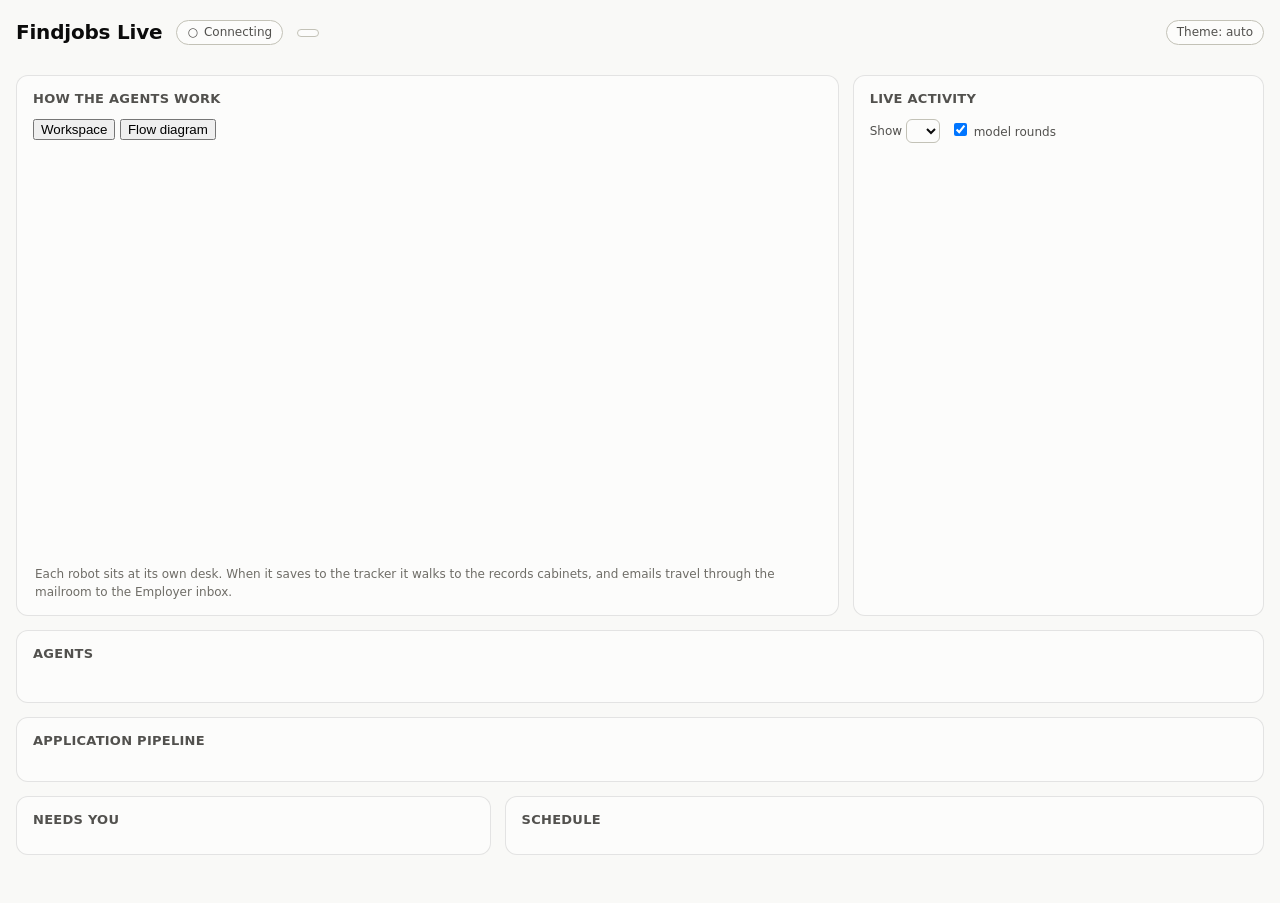
==== commit 0390df2e: "Add the Workspace view with a tab beside the flow diagram Workspace is the default view; the earlier" ====
--- a/dashboard/index.html
+++ b/dashboard/index.html
@@ -4,6 +4,7 @@
 <meta charset="utf-8">
 <meta name="viewport" content="width=device-width, initial-scale=1">
 <title>Findjobs Live</title>
+<link rel="stylesheet" href="/workspace.css">
 <style>
   :root {
     color-scheme: light;
@@ -212,9 +213,21 @@
 
   <section class="grid main">
     <div class="panel">
-      <h2>How the agents work together</h2>
-      <div class="flowwrap"><svg id="flow" viewBox="0 -44 900 424" role="img" aria-label="Diagram of how the scheduler, agents, tracker, mailer and Telegram connect"></svg></div>
-      <p class="caption">Robots walk to the tracker or mailer when they save or send. Envelopes and notes are messages and emails on their way.</p>
+      <div class="panel-head">
+        <h2>How the agents work</h2>
+        <div class="tabs" role="tablist" aria-label="View">
+          <button class="tab" role="tab" id="tabSpace" aria-selected="true" type="button">Workspace</button>
+          <button class="tab" role="tab" id="tabFlow" aria-selected="false" type="button">Flow diagram</button>
+        </div>
+      </div>
+      <div id="spaceWrap">
+        <div class="flowwrap"><svg id="space" viewBox="-40 0 1040 545" role="img" aria-label="A two-storey office where each agent is a robot at its desk. Robots walk between rooms as they work."></svg></div>
+        <p class="caption">Each robot sits at its own desk. When it saves to the tracker it walks to the records cabinets, and emails travel through the mailroom to the Employer inbox.</p>
+      </div>
+      <div id="flowWrap" hidden>
+        <div class="flowwrap"><svg id="flow" viewBox="0 -44 900 424" role="img" aria-label="Diagram of how the scheduler, agents, tracker, mailer and Telegram connect"></svg></div>
+        <p class="caption">Robots walk to the tracker or mailer when they save or send. Envelopes and notes are messages and emails on their way.</p>
+      </div>
     </div>
     <div class="panel">
       <h2>Live activity</h2>
@@ -242,6 +255,7 @@
   </section>
 </div>
 
+<script src="/workspace.js"></script>
 <script>
 "use strict";
 const AGENT_COLORS = {
@@ -540,7 +554,7 @@
 // events often arrive in bursts; play them one after another so the motion stays readable
 const visualQueue = [];
 function queueVisual(ev) { visualQueue.push(ev); if (visualQueue.length > 40) visualQueue.splice(0, visualQueue.length - 40); }
-setInterval(() => { const ev = visualQueue.shift(); if (ev) reactToEvent(ev); }, 320);
+setInterval(() => { const ev = visualQueue.shift(); if (ev) { reactToEvent(ev); Workspace.onEvent(ev); } }, 320);
 
 // ---------- rendering
 let latest = null;
@@ -646,6 +660,7 @@
 }
 function renderAll(st) {
   renderHeader(st); renderKpis(st); renderAgents(st); renderBoard(st); renderNeeds(st); renderJobs(st);
+  Workspace.onState(st);
 }
 
 // ---------- activity feed
@@ -705,6 +720,20 @@
 }
 
 // ---------- controls
+function setupViews() {
+  const tabs = { space: $("tabSpace"), flow: $("tabFlow") }, wraps = { space: $("spaceWrap"), flow: $("flowWrap") };
+  let view = "space";
+  try { view = localStorage.getItem("findjobs-view") || "space"; } catch (e) {}
+  const fromLink = new URLSearchParams(location.search).get("view");
+  if (fromLink === "space" || fromLink === "flow") view = fromLink;
+  const show = (v) => {
+    view = v;
+    for (const k of Object.keys(tabs)) { tabs[k].setAttribute("aria-selected", String(k === v)); wraps[k].hidden = k !== v; }
+    try { localStorage.setItem("findjobs-view", v); } catch (e) {}
+  };
+  for (const k of Object.keys(tabs)) tabs[k].addEventListener("click", () => show(k));
+  show(view);
+}
 function setupControls() {
   const sel = $("feedAgent");
   sel.append(el("option", { value: "" }, "all agents"));
@@ -733,7 +762,7 @@
   for (const w of document.querySelectorAll(".when[data-ts]")) w.textContent = ago(w.dataset.ts);
 }
 
-buildFlow(); setupControls(); tick(); setInterval(tick, 1000);
+buildFlow(); Workspace.init($("space")); setupViews(); setupControls(); tick(); setInterval(tick, 1000);
 pollState(); pollEvents();
 </script>
 </body>
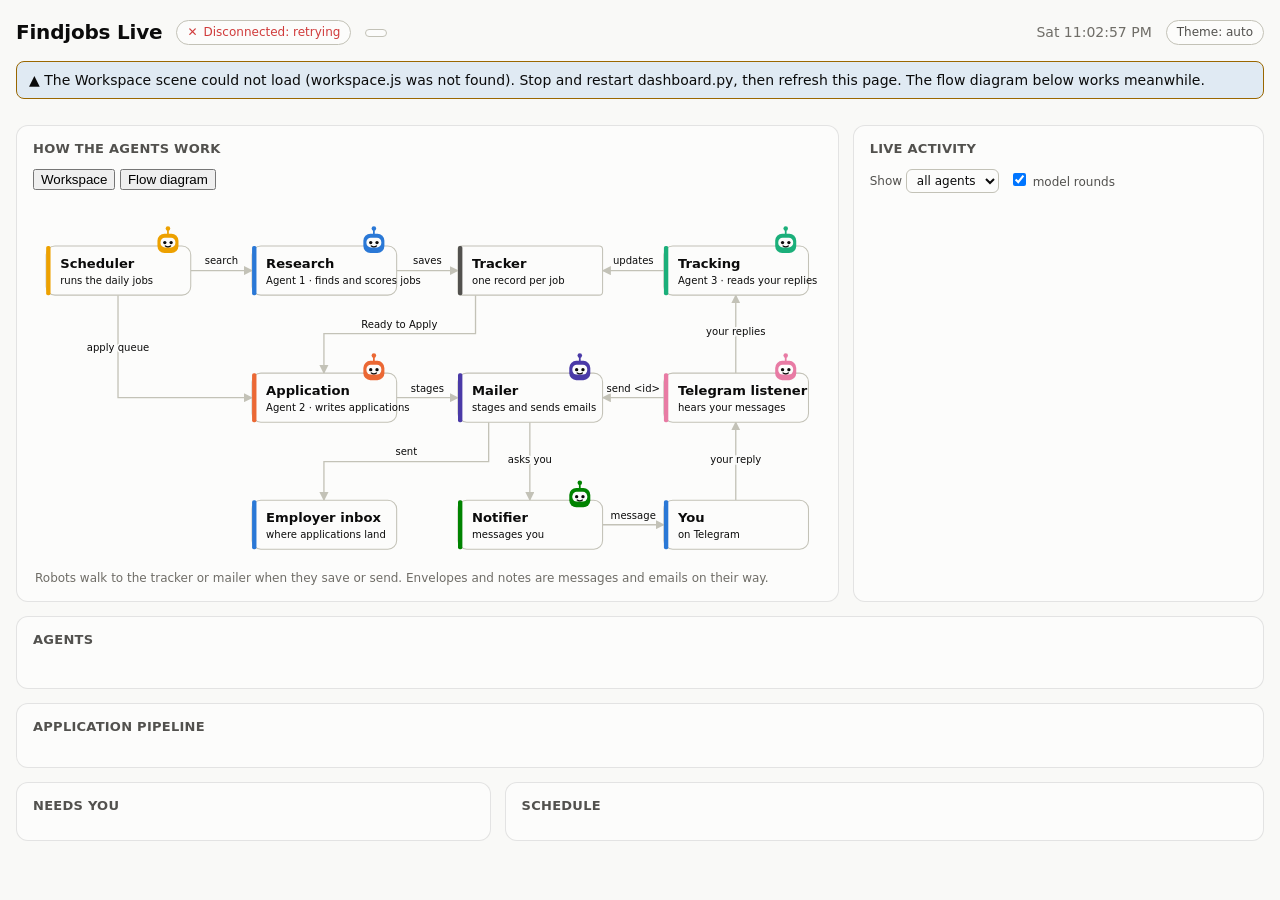
==== commit 6d85d8ef: "Keep the dashboard working if the workspace script fails to load The page used to stop at the first " ====
--- a/dashboard/index.html
+++ b/dashboard/index.html
@@ -258,6 +258,9 @@
 <script src="/workspace.js"></script>
 <script>
 "use strict";
+// If the workspace script did not load (for example a server started before it existed), the
+// rest of the dashboard still works and the Workspace tab explains what to do.
+const WS = window.Workspace || { missing: true, init() {}, onState() {}, onEvent() {} };
 const AGENT_COLORS = {
   agent1: "var(--c-agent1)", agent2: "var(--c-agent2)", agent3: "var(--c-agent3)",
   scheduler: "var(--c-scheduler)", poller: "var(--c-poller)", notifier: "var(--c-notifier)", mailer: "var(--c-mailer)",
@@ -554,7 +557,7 @@
 // events often arrive in bursts; play them one after another so the motion stays readable
 const visualQueue = [];
 function queueVisual(ev) { visualQueue.push(ev); if (visualQueue.length > 40) visualQueue.splice(0, visualQueue.length - 40); }
-setInterval(() => { const ev = visualQueue.shift(); if (ev) { reactToEvent(ev); Workspace.onEvent(ev); } }, 320);
+setInterval(() => { const ev = visualQueue.shift(); if (ev) { reactToEvent(ev); WS.onEvent(ev); } }, 320);
 
 // ---------- rendering
 let latest = null;
@@ -660,7 +663,7 @@
 }
 function renderAll(st) {
   renderHeader(st); renderKpis(st); renderAgents(st); renderBoard(st); renderNeeds(st); renderJobs(st);
-  Workspace.onState(st);
+  WS.onState(st);
 }
 
 // ---------- activity feed
@@ -762,7 +765,12 @@
   for (const w of document.querySelectorAll(".when[data-ts]")) w.textContent = ago(w.dataset.ts);
 }
 
-buildFlow(); Workspace.init($("space")); setupViews(); setupControls(); tick(); setInterval(tick, 1000);
+buildFlow(); WS.init($("space")); setupViews();
+if (WS.missing) {
+  $("kpis").before(el("div", { class: "banner", style: "border-color:var(--warning)" },
+    "▲ The Workspace scene could not load (workspace.js was not found). Stop and restart dashboard.py, then refresh this page. The flow diagram below works meanwhile."));
+  document.getElementById("tabFlow").click();
+} setupControls(); tick(); setInterval(tick, 1000);
 pollState(); pollEvents();
 </script>
 </body>
